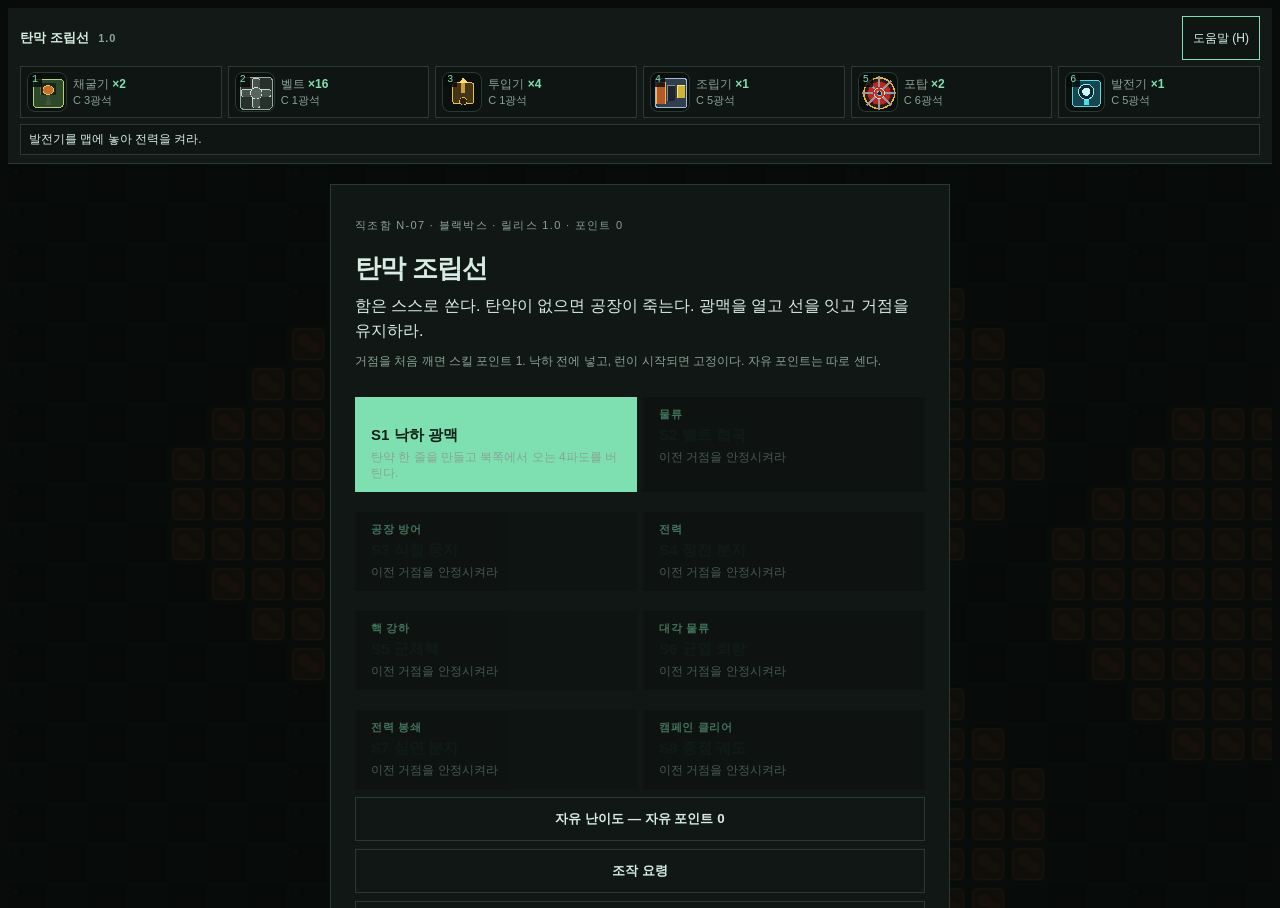
==== public/game/index.html @ 1b99c14c "탄막 조립선 1.0 이어하기용 소스" ====
<!DOCTYPE html>
<html lang="ko">
<head>
  <meta charset="UTF-8" />
  <meta name="viewport" content="width=device-width, initial-scale=1, viewport-fit=cover" />
  <title>탄막 조립선</title>
  <link rel="stylesheet" href="style.css" />
</head>
<body>
  <div id="wrap">
    <header>
      <div class="top">
        <strong>탄막 조립선 <span class="ver">1.0</span></strong>
        <div class="stat" id="stats"></div>
        <button id="helpBtn" type="button">도움말 (H)</button>
      </div>
      <div class="hotbar" id="hotbar"></div>
      <p id="coach">발전기를 맵에 놓아 전력을 켜라.</p>
    </header>
    <div id="stage">
      <div id="play">
        <canvas id="c"></canvas>
        <div id="toast"></div>
        <div id="ammoWarn" class="hidden">탄약 없음 — 장전 키는 없다. 노란 탄약을 줍거나 조립기 옆에 서라</div>
        <div id="touchHud" class="hidden">
          <div id="stickPad" aria-label="이동 스틱">
            <div id="stickRing"></div>
            <div id="stickKnob"></div>
          </div>
          <div id="touchActs">
            <button type="button" class="touch-btn main" data-act="e">줍기</button>
            <button type="button" class="touch-btn" data-act="c">제작</button>
            <button type="button" class="touch-btn" data-act="r">회전</button>
            <button type="button" class="touch-btn" data-act="x">철거</button>
            <button type="button" class="touch-btn" data-act="t">레시피</button>
            <button type="button" class="touch-btn" data-act="p">정지</button>
          </div>
        </div>
        <div id="overlay">
          <div class="card" id="card">
            <p class="log-tag">직조함 N-07 · 블랙박스 · 릴리스 1.0</p>
            <h1>탄막 조립선</h1>
            <p class="lead">함은 스스로 쏜다. 탄약이 없으면 공장이 죽는다.</p>
            <p>광맥을 열고, 선을 잇고, 거점을 유지하라. 회수 신호는 없다.</p>
            <button id="startBtn" type="button">거점 선택</button>
          <a href="guide.html" id="guideBtn" class="ghost">처음이라면 — 작전 설명</a>
          </div>
        </div>
      </div>
    </div>
    <div id="helpTpl" class="hidden">
      <h2>조작</h2>
      <p>WASD 이동 · 1–6 선택 · R 회전 · 클릭 설치 · 벨트는 드래그로 경로 · X 철거 · C 제작 · E 줍기/수리 · T 레시피 · H 도움말 · P 일시정지</p>
      <p>모바일: 왼쪽 스틱으로 이동, 위쪽 칸으로 건물 선택, 맵을 눌러 설치. 오른쪽은 줍기·제작·회전·철거. 함은 스스로 쏜다.</p>
      <h2>장전</h2>
      <p>장전 버튼 없음. 시작 탄약은 거점마다 다르다. 노란 탄약 / 조립기 출력 / 벨트 위 탄약을 <b>E</b> 또는 근접으로 줍는다.</p>
      <h2>생산 라인</h2>
      <p>채굴기 → 벨트 → 투입기 → 조립기 → 투입기 → 벨트 또는 포탑.</p>
      <p>벨트는 방향이 없다. 중간 투입기는 지나가는 것을 집고, 못 집으면 끝으로 흘려보낸다. 갈림길은 번갈아 나눈다.</p>
      <p>광석=구리 덩어리 · 탄약=탄피 · 포탄=푸른 포탄. 모양으로 구분한다.</p>
      <p>탄약은 플레이어 총. 포탄은 포탑 전용. 관통 II를 찍으면 조립기 위 T.</p>
      <p>채굴기 숫자는 남은 광석. 고갈이면 빨간 테두리와 ‘고갈’ 표시. 다른 주황 칸으로 옮겨라.</p>
      <p>발전기(6) 선택 시 전력 범위가 선명해지고, 아니면 거의 안 보이게 흐리다.</p>
      <h2>캠페인</h2>
      <p>스테이지마다 광맥 위치와 침입 방향이 바뀐다. 처음 깨면 스킬 포인트 1. 낙하 전에 넣는다.</p>
      <p><a href="guide.html">처음이라면 전체 작전 설명을 본다</a></p>
      <h2>스킬</h2>
      <p>처음 깨는 거점마다 포인트 1. 로그 다음 화면에서 넣고, 그 판에만 적용된다. 이중 사격과 확산탄은 탄약을 더 먹는다.</p>
      <h2>자유 난이도</h2>
      <p>8웨이브 생존이 한 사이클이다. 넘기면 끝내거나 계속 돌린다. 계속하면 끝이 없고, 12·16·20… 4웨이브마다 관문이 온다. 52웨이브에서 포인트가 12가 되면 그 뒤는 관문 없이 이어진다. 산란충은 8웨이브에 1마리, 이후 4웨이브마다 1마리씩 늘고, 죽으면 식철충 둘로 갈라진다.</p>
      <p>자유 포인트는 거점과 따로다. 8웨이브 +1, 이후 4웨이브마다 +1, 최대 12. 같은 관문은 한 번만. 낙하 전에 넣고 빼고, 관문에서는 올리기만 한다. 올린 것은 그 런에 바로 적용된다.</p>
      <ul id="tech">
        <li>장착 스킬 —</li>
      </ul>
    </div>
  </div>
  <script src="game.js"></script>
</body>
</html>
---- public/game/style.css ----
:root {
  --bg: #080b0a;
  --panel: #121916;
  --line: #2a3a32;
  --text: #d7ece2;
  --dim: #8aa396;
  --ore: #c4844a;
  --ammo: #d4b44a;
  --power: #5ee0ff;
  --danger: #e85d5d;
  --ok: #7ee0b0;
}

* { box-sizing: border-box; }

html, body {
  min-height: 100%;
  background: var(--bg);
  color: var(--text);
  font-family: "Segoe UI", "Noto Sans KR", sans-serif;
  overscroll-behavior: none;
  -webkit-text-size-adjust: 100%;
}

html:has(#wrap),
body:has(#wrap) {
  height: 100%;
  overflow: hidden;
}

#wrap {
  display: grid;
  grid-template-rows: auto minmax(0, 1fr);
  height: 100%;
  height: 100dvh;
}

#wrap header {
  display: flex;
  flex-direction: column;
  gap: 6px;
  padding: 8px 12px 8px;
  background: var(--panel);
  border-bottom: 1px solid var(--line);
  font-size: 13px;
  flex-shrink: 0;
}
#wrap header .top {
  display: flex;
  gap: 12px;
  align-items: center;
  justify-content: space-between;
  flex-wrap: wrap;
}

#stage {
  display: grid;
  grid-template-columns: minmax(0, 1fr);
  min-height: 0;
  background: #0d1210;
}

#play {
  position: relative;
  min-width: 0;
  min-height: 0;
}

canvas {
  display: block;
  width: 100%;
  height: 100%;
}

#helpBtn {
  flex-shrink: 0;
  padding: 6px 10px;
  background: #0e1512;
  color: var(--text);
  border: 1px solid var(--ok);
  cursor: pointer;
  font-size: 12px;
}

#help h2 {
  margin: 12px 0 4px;
  color: var(--ok);
  font-size: 11px;
  letter-spacing: 0.04em;
  text-transform: none;
}

#help h2:first-child { margin-top: 0; }

#help p { margin: 0 0 6px; }
#help a {
  color: var(--ok);
  font-weight: 700;
}

#tech {
  margin: 0 0 8px 16px;
  padding: 0;
  color: var(--text);
}

#coach {
  color: var(--text);
  background: #0e1512;
  border: 1px solid var(--line);
  padding: 6px 8px;
  font-size: 12px;
  margin: 0;
}

.stat { display: flex; gap: 12px; flex-wrap: wrap; }
.stat b { color: var(--ok); font-weight: 600; }
.stat .ore { color: var(--ore); }
.stat .ammo { color: var(--ammo); }
.stat .ammo.empty b { color: var(--danger); }
.stat .alert b { color: var(--danger); }
.stat .pwr { color: var(--power); }
.stat .hp { color: var(--danger); }

#wrap header .hotbar {
  width: 100%;
}

.hotbar {
  display: grid;
  grid-template-columns: repeat(6, minmax(0, 1fr));
  gap: 6px;
  width: 100%;
}

.slot {
  min-width: 0;
  display: flex;
  align-items: center;
  gap: 6px;
  padding: 5px 6px;
  border: 1px solid var(--line);
  background: #0e1512;
  color: var(--dim);
  font-size: 12px;
  cursor: pointer;
  overflow: hidden;
  touch-action: manipulation;
  user-select: none;
  -webkit-user-select: none;
  -webkit-tap-highlight-color: transparent;
  font-family: inherit;
  text-align: left;
}

.slot.on {
  border-color: var(--ok);
  color: var(--text);
  box-shadow: inset 0 0 0 1px var(--ok);
}

.slot-spr-wrap {
  position: relative;
  width: 40px;
  height: 40px;
  flex-shrink: 0;
  background: #0a100e;
  border: 1px solid var(--line);
  border-radius: 8px;
  overflow: hidden;
}
.slot.on .slot-spr-wrap {
  border-color: var(--ok);
}

.slot-spr {
  display: block;
  width: 40px;
  height: 40px;
  object-fit: contain;
  image-rendering: pixelated;
  image-rendering: crisp-edges;
  pointer-events: none;
}

.slot-body {
  min-width: 0;
  flex: 1;
}

.slot kbd {
  position: absolute;
  left: 0;
  top: 0;
  padding: 0 4px;
  background: rgba(8, 12, 10, 0.82);
  color: var(--ok);
  font-size: 10px;
  line-height: 14px;
}

.slot .name {
  display: block;
  color: inherit;
  font-size: 12px;
  white-space: nowrap;
  overflow: hidden;
  text-overflow: ellipsis;
}

.slot .count {
  color: var(--ok);
  font-weight: 600;
}

.slot .sub {
  display: block;
  color: var(--dim);
  font-size: 11px;
  white-space: nowrap;
  overflow: hidden;
  text-overflow: ellipsis;
}

#toast {
  position: absolute;
  left: 50%;
  top: 18px;
  transform: translateX(-50%);
  padding: 8px 14px;
  background: rgba(8, 12, 10, 0.86);
  border: 1px solid var(--line);
  pointer-events: none;
  opacity: 0;
  transition: opacity 0.2s;
  max-width: 90%;
  text-align: center;
}

#ammoWarn {
  position: absolute;
  left: 50%;
  bottom: 16px;
  transform: translateX(-50%);
  padding: 10px 16px;
  background: rgba(80, 16, 16, 0.94);
  border: 2px solid var(--danger);
  color: #ffe0e0;
  font-size: 16px;
  font-weight: 700;
  letter-spacing: 0.02em;
  text-align: center;
  max-width: 92%;
}
#ammoWarn.power {
  background: rgba(12, 48, 56, 0.94);
  border-color: var(--power);
  color: #d7fbff;
}
#ammoWarn.dry {
  background: rgba(72, 40, 12, 0.94);
  border-color: var(--ore);
  color: #ffd8b0;
}

#overlay {
  position: absolute;
  inset: 0;
  display: flex;
  align-items: flex-start;
  justify-content: center;
  background: rgba(6, 10, 8, 0.88);
  overflow: auto;
  padding: 20px 16px 112px;
}

#overlay.hidden,
.hidden { display: none; }

.card {
  width: min(620px, 96%);
  max-height: none;
  overflow: visible;
  padding: 24px;
  background: #101714;
  border: 1px solid var(--line);
}

.card h1 { font-size: 26px; letter-spacing: -0.03em; margin-bottom: 8px; }
.card p { color: var(--dim); line-height: 1.55; margin: 8px 0; }
.card .lead { color: var(--text); }
.card a { color: var(--ok); }
.card button {
  margin-top: 14px;
  padding: 10px 16px;
  border: 0;
  background: var(--ok);
  color: #102018;
  font-weight: 700;
  cursor: pointer;
}

.howto {
  margin: 12px 0 0 18px;
  color: var(--dim);
  line-height: 1.55;
}

.card button.ghost {
  background: transparent;
  color: var(--text);
  border: 1px solid var(--line);
}

.card a.ghost {
  display: block;
  margin-top: 8px;
  padding: 10px 16px;
  border: 1px solid var(--line);
  background: transparent;
  color: var(--text);
  font-weight: 700;
  text-align: center;
  text-decoration: none;
  min-height: 44px;
  line-height: 24px;
}
.card a.ghost:hover {
  border-color: var(--ok);
}

#freeBtn, #howBtn, #hubBtn, #backHub, #guideBtn {
  display: block;
  width: 100%;
  margin: 8px 0 0;
}

.log-tag {
  color: var(--power);
  font-size: 11px;
  letter-spacing: 0.12em;
  text-transform: uppercase;
  margin: 0 0 8px;
}

.rec {
  color: var(--text) !important;
  border-left: 2px solid var(--ok);
  padding-left: 10px;
}

.dim { color: var(--dim); font-size: 12px; }

.stage-grid {
  display: grid;
  grid-template-columns: 1fr;
  gap: 6px;
  margin: 12px 0 8px;
}

.stage-card {
  display: flex;
  flex-direction: column;
  align-items: flex-start;
  gap: 4px;
  width: 100%;
  text-align: left;
  padding: 10px 12px;
  margin: 0;
  background: #0e1512;
  color: var(--text);
  border: 1px solid var(--line);
  cursor: pointer;
}

.stage-card strong { font-size: 15px; }
.stage-card .k { color: var(--ok); font-size: 11px; letter-spacing: 0.06em; }
.stage-card .b { color: var(--dim); font-size: 12px; line-height: 1.4; font-weight: 400; }
.stage-card .done { color: var(--ok); font-size: 11px; }
.stage-card:hover:not(:disabled) { border-color: var(--ok); }
.stage-card.cleared { border-color: #2a5a44; }
.stage-card.locked,
.stage-card:disabled {
  opacity: 0.45;
  cursor: not-allowed;
  background: #0c1010;
}

.stat .goal { color: var(--ok); }

@media (min-width: 720px) {
  .stage-grid { grid-template-columns: 1fr 1fr; }
}

canvas, #play, #stickPad, #touchHud {
  touch-action: none;
}

#touchHud {
  position: absolute;
  inset: 0;
  pointer-events: none;
  z-index: 6;
}
#touchHud.hidden { display: none; }

#stickPad {
  position: absolute;
  left: max(10px, env(safe-area-inset-left));
  bottom: max(110px, calc(env(safe-area-inset-bottom) + 88px));
  width: 104px;
  height: 104px;
  pointer-events: auto;
  border-radius: 50%;
  background: rgba(8, 14, 12, 0.55);
  box-shadow: 0 0 0 1px rgba(126, 224, 176, 0.28);
}

#stickRing {
  position: absolute;
  inset: 14px;
  border-radius: 50%;
  box-shadow: inset 0 0 0 2px rgba(94, 224, 255, 0.28);
  pointer-events: none;
}

#stickKnob {
  position: absolute;
  left: 50%;
  top: 50%;
  width: 44px;
  height: 44px;
  margin: 0;
  border-radius: 50%;
  background: #7ee0b0;
  box-shadow: 0 0 0 2px rgba(16, 32, 24, 0.7);
  transform: translate(-50%, -50%);
  pointer-events: none;
}

#touchActs {
  position: absolute;
  right: max(10px, env(safe-area-inset-right));
  bottom: max(110px, calc(env(safe-area-inset-bottom) + 88px));
  display: grid;
  grid-template-columns: 56px 56px;
  grid-template-areas:
    "pick pick"
    "craft rot"
    "demo rec"
    "pause pause";
  gap: 8px;
  pointer-events: auto;
}

.touch-btn {
  min-width: 44px;
  min-height: 48px;
  padding: 8px 4px;
  border: 0;
  border-radius: 10px;
  background: rgba(14, 21, 18, 0.92);
  color: var(--text);
  box-shadow: 0 0 0 1px rgba(42, 58, 50, 0.95);
  font-size: 12px;
  font-weight: 700;
  letter-spacing: -0.02em;
  cursor: pointer;
  user-select: none;
  -webkit-user-select: none;
  -webkit-tap-highlight-color: transparent;
  touch-action: manipulation;
  font-family: inherit;
}
.touch-btn.main,
.touch-btn[data-act="e"] {
  grid-area: pick;
  min-height: 48px;
  background: rgba(16, 40, 30, 0.95);
  color: var(--ok);
  box-shadow: 0 0 0 1px rgba(126, 224, 176, 0.55);
}
.touch-btn[data-act="c"] { grid-area: craft; }
.touch-btn[data-act="r"] { grid-area: rot; }
.touch-btn[data-act="x"] { grid-area: demo; }
.touch-btn[data-act="t"] { grid-area: rec; }
.touch-btn[data-act="p"] { grid-area: pause; }
.touch-btn:active, .touch-btn.on {
  background: rgba(30, 52, 42, 0.96);
  color: #e7fff4;
}

#stickPad.live {
  background: rgba(8, 14, 12, 0.78);
  box-shadow: 0 0 0 2px rgba(126, 224, 176, 0.55);
}

.card button {
  min-height: 44px;
  touch-action: manipulation;
  -webkit-tap-highlight-color: transparent;
}
#helpBtn {
  min-height: 44px;
  min-width: 44px;
  touch-action: manipulation;
  -webkit-tap-highlight-color: transparent;
}
.stage-card {
  touch-action: manipulation;
  -webkit-tap-highlight-color: transparent;
}

@media (max-width: 720px) {
  #wrap header {
    padding: 6px 8px 6px;
    gap: 4px;
  }
  #wrap header .top { gap: 8px; }
  .hotbar {
    gap: 4px;
  }
  .slot {
    min-height: 44px;
    flex-direction: column;
    align-items: center;
    justify-content: center;
    gap: 2px;
    padding: 4px 2px 5px;
    font-size: 11px;
    text-align: center;
  }
  .slot-spr-wrap,
  .slot-spr {
    width: 32px;
    height: 32px;
  }
  .slot-body { width: 100%; }
  .slot kbd { font-size: 10px; line-height: 13px; }
  .slot .name { font-size: 10px; }
  .slot .sub { font-size: 9px; }
  #coach {
    font-size: 11px;
    padding: 5px 7px;
    white-space: nowrap;
    overflow: hidden;
    text-overflow: ellipsis;
  }
  .stat { gap: 8px; font-size: 12px; }
  #ammoWarn {
    bottom: auto;
    top: 52px;
    font-size: 14px;
    padding: 8px 12px;
  }
  .stage-card { min-height: 44px; padding: 12px; }
}

@media (min-width: 721px) and (hover: hover) and (pointer: fine) {
  html:not(.has-touch) #touchHud { display: none !important; }
}

.skill-head { color: var(--text); }
.skill-head b { color: var(--ok); font-size: 28px; font-weight: 700; margin-right: 8px; }
.skill-head span { color: var(--dim); font-size: 13px; }
.skill-grid { display: grid; gap: 16px; margin: 8px 0 4px; }
.skill-col h2 {
  margin: 0;
  font-size: 12px;
  letter-spacing: 0.14em;
  color: var(--ok);
}
.skill-row {
  display: flex;
  align-items: center;
  justify-content: space-between;
  gap: 10px;
  padding: 8px 0;
  border-top: 1px solid var(--line);
}
.skill-copy { min-width: 0; flex: 1; }
.skill-copy strong { color: var(--text); font-size: 15px; }
.skill-copy .pips { color: var(--ok); letter-spacing: 0.08em; font-size: 12px; margin-left: 6px; }
.card .skill-copy .fx { margin: 2px 0 0; font-size: 12px; line-height: 1.35; }
.card .skill-copy .fx.warn { color: var(--ore); }
.skill-acts { display: flex; gap: 6px; flex-shrink: 0; }
.card button.skill-btn {
  width: 44px;
  height: 44px;
  min-height: 44px;
  margin: 0;
  padding: 0;
  font-size: 22px;
  line-height: 44px;
}
.card button.skill-btn:disabled { opacity: 0.35; cursor: not-allowed; }

#wrap header .ver {
  color: var(--dim);
  font-size: 11px;
  font-weight: 600;
  letter-spacing: 0.08em;
  margin-left: 6px;
}
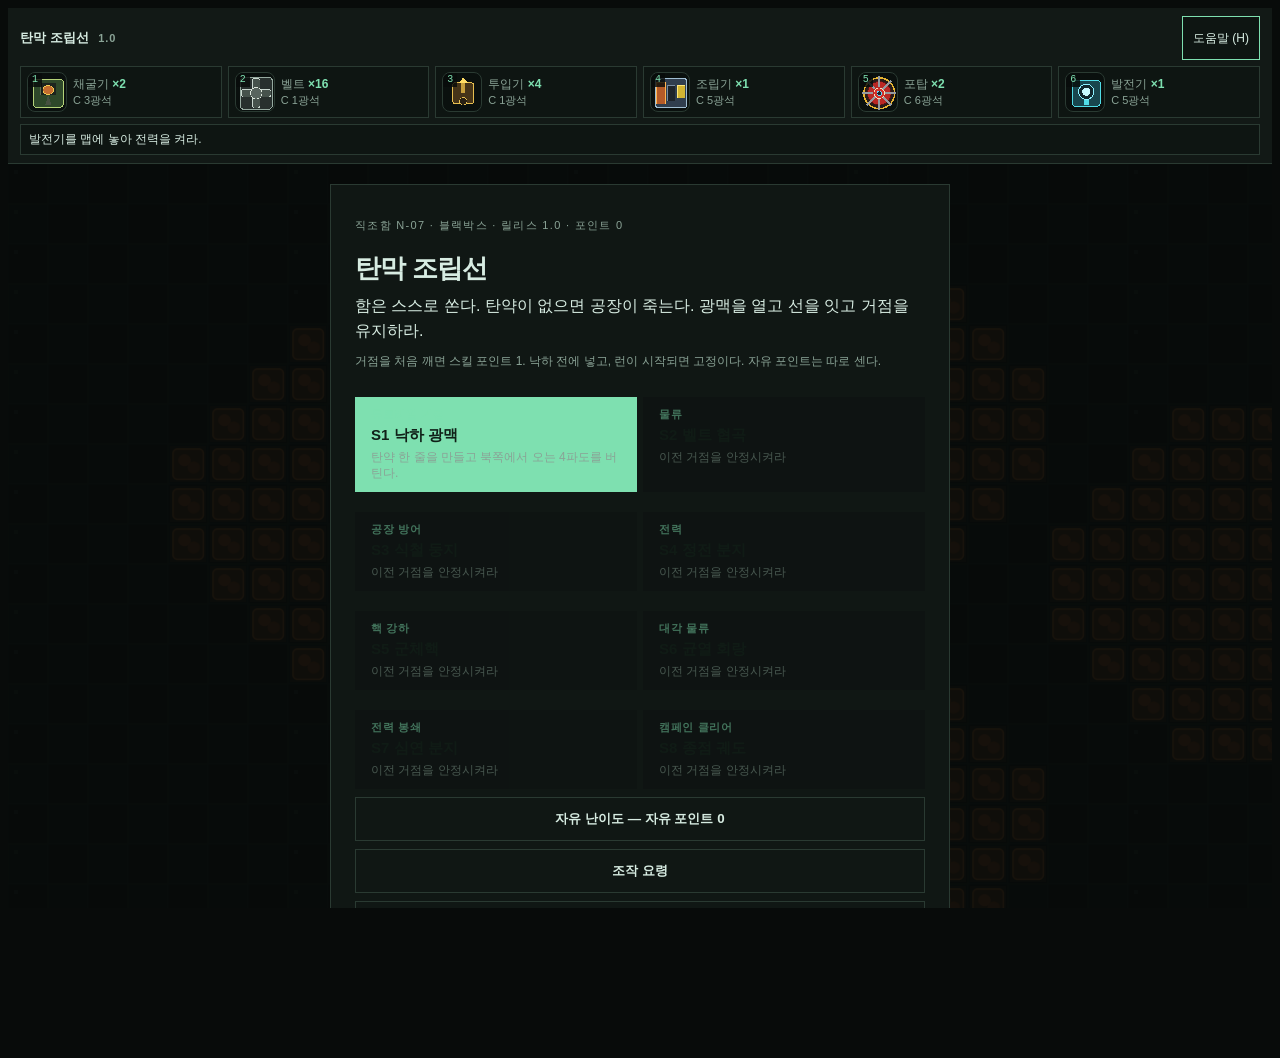
==== commit be5eeb4d: "Add N-07 opening cutscene to the playable game" ====
--- a/public/game/index.html
+++ b/public/game/index.html
@@ -21,7 +21,7 @@
       <div id="play">
         <canvas id="c"></canvas>
         <div id="toast"></div>
-        <div id="ammoWarn" class="hidden">탄약 없음 — 장전 키는 없다. 노란 탄약을 줍거나 조립기 옆에 서라</div>
+        <div id="ammoWarn" class="hidden">탄약 없음 — 장전 키는 없다. 노란 탄약을 줍거나 조립기 엽에 서라</div>
         <div id="touchHud" class="hidden">
           <div id="stickPad" aria-label="이동 스틱">
             <div id="stickRing"></div>
@@ -40,7 +40,7 @@
           <div class="card" id="card">
             <p class="log-tag">직조함 N-07 · 블랙박스 · 릴리스 1.0</p>
             <h1>탄막 조립선</h1>
-            <p class="lead">함은 스스로 쏜다. 탄약이 없으면 공장이 죽는다.</p>
+            <p class="lead">함은 스스로 쏠다. 탄약이 없으면 공장이 죽는다.</p>
             <p>광맥을 열고, 선을 잇고, 거점을 유지하라. 회수 신호는 없다.</p>
             <button id="startBtn" type="button">거점 선택</button>
           <a href="guide.html" id="guideBtn" class="ghost">처음이라면 — 작전 설명</a>
@@ -51,29 +51,53 @@
     <div id="helpTpl" class="hidden">
       <h2>조작</h2>
       <p>WASD 이동 · 1–6 선택 · R 회전 · 클릭 설치 · 벨트는 드래그로 경로 · X 철거 · C 제작 · E 줍기/수리 · T 레시피 · H 도움말 · P 일시정지</p>
-      <p>모바일: 왼쪽 스틱으로 이동, 위쪽 칸으로 건물 선택, 맵을 눌러 설치. 오른쪽은 줍기·제작·회전·철거. 함은 스스로 쏜다.</p>
-      <h2>장전</h2>
-      <p>장전 버튼 없음. 시작 탄약은 거점마다 다르다. 노란 탄약 / 조립기 출력 / 벨트 위 탄약을 <b>E</b> 또는 근접으로 줍는다.</p>
-      <h2>생산 라인</h2>
-      <p>채굴기 → 벨트 → 투입기 → 조립기 → 투입기 → 벨트 또는 포탑.</p>
-      <p>벨트는 방향이 없다. 중간 투입기는 지나가는 것을 집고, 못 집으면 끝으로 흘려보낸다. 갈림길은 번갈아 나눈다.</p>
-      <p>광석=구리 덩어리 · 탄약=탄피 · 포탄=푸른 포탄. 모양으로 구분한다.</p>
-      <p>탄약은 플레이어 총. 포탄은 포탑 전용. 관통 II를 찍으면 조립기 위 T.</p>
-      <p>채굴기 숫자는 남은 광석. 고갈이면 빨간 테두리와 ‘고갈’ 표시. 다른 주황 칸으로 옮겨라.</p>
-      <p>발전기(6) 선택 시 전력 범위가 선명해지고, 아니면 거의 안 보이게 흐리다.</p>
-      <h2>캠페인</h2>
-      <p>스테이지마다 광맥 위치와 침입 방향이 바뀐다. 처음 깨면 스킬 포인트 1. 낙하 전에 넣는다.</p>
-      <p><a href="guide.html">처음이라면 전체 작전 설명을 본다</a></p>
-      <h2>스킬</h2>
-      <p>처음 깨는 거점마다 포인트 1. 로그 다음 화면에서 넣고, 그 판에만 적용된다. 이중 사격과 확산탄은 탄약을 더 먹는다.</p>
-      <h2>자유 난이도</h2>
-      <p>8웨이브 생존이 한 사이클이다. 넘기면 끝내거나 계속 돌린다. 계속하면 끝이 없고, 12·16·20… 4웨이브마다 관문이 온다. 52웨이브에서 포인트가 12가 되면 그 뒤는 관문 없이 이어진다. 산란충은 8웨이브에 1마리, 이후 4웨이브마다 1마리씩 늘고, 죽으면 식철충 둘로 갈라진다.</p>
-      <p>자유 포인트는 거점과 따로다. 8웨이브 +1, 이후 4웨이브마다 +1, 최대 12. 같은 관문은 한 번만. 낙하 전에 넣고 빼고, 관문에서는 올리기만 한다. 올린 것은 그 런에 바로 적용된다.</p>
-      <ul id="tech">
-        <li>장착 스킬 —</li>
-      </ul>
     </div>
   </div>
+  <div id="opening" class="opening">
+    <video id="openingVid" src="opening.mp4" poster="opening-poster.jpg" playsinline muted autoplay></video>
+    <button type="button" id="openingArm" class="opening-arm">소리 켜기</button>
+    <button type="button" id="openingSkip">건너뛰기</button>
+  </div>
+  <script>
+    (function () {
+      const box = document.getElementById("opening");
+      const vid = document.getElementById("openingVid");
+      const skip = document.getElementById("openingSkip");
+      const arm = document.getElementById("openingArm");
+      function done() {
+        if (!box || box.classList.contains("off")) return;
+        box.classList.add("off");
+        try { vid.pause(); } catch (e) {}
+        try { sessionStorage.setItem("weaver-opening-seen", "1"); } catch (e) {}
+        if (typeof window.showHub === "function") window.showHub();
+      }
+      function playOpening() {
+        if (!box || !vid) return;
+        box.classList.remove("off");
+        vid.currentTime = 0;
+        vid.muted = true;
+        vid.volume = 0.85;
+        const p = vid.play();
+        if (p && p.catch) p.catch(function () { arm.classList.remove("hidden"); });
+        arm.classList.remove("hidden");
+        arm.textContent = "소리 켜기";
+      }
+      window.playOpening = playOpening;
+      arm.addEventListener("click", function (e) {
+        e.stopPropagation();
+        vid.muted = false;
+        vid.volume = 0.85;
+        vid.play().catch(function () {});
+        arm.classList.add("hidden");
+      });
+      vid.addEventListener("ended", done);
+      skip.addEventListener("click", function (e) { e.stopPropagation(); done(); });
+      window.addEventListener("keydown", function (e) {
+        if (e.key === "Escape" && !box.classList.contains("off")) done();
+      });
+      playOpening();
+    })();
+  </script>
   <script src="game.js"></script>
 </body>
 </html>
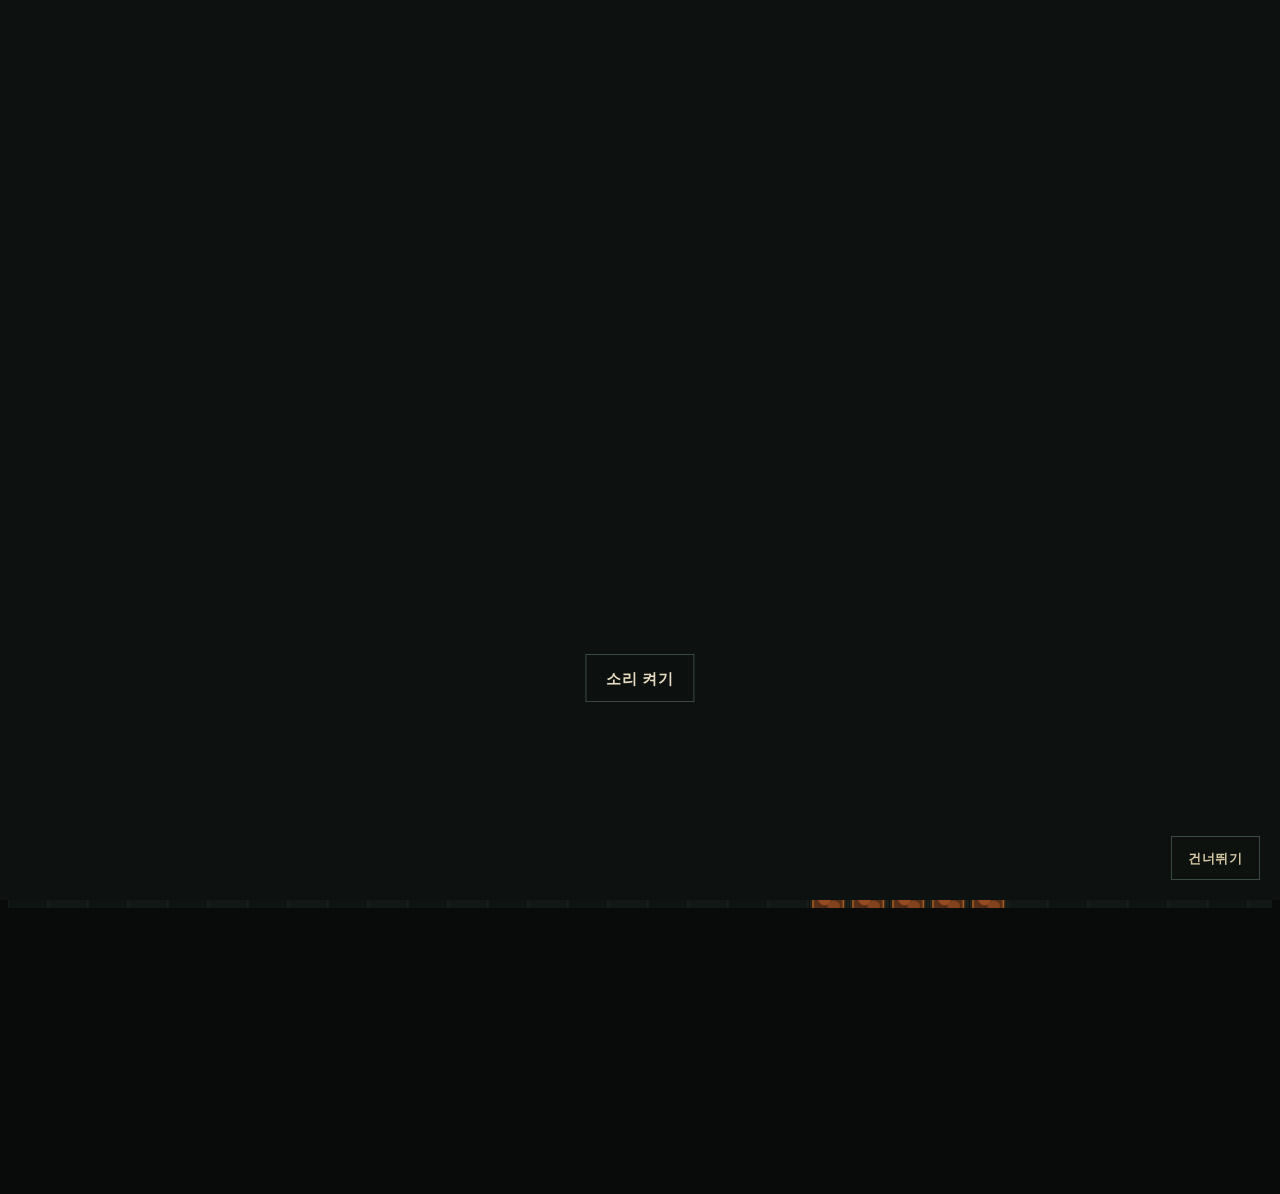
==== commit b5bd0bcd: "Wire opening player and hub replay script" ====
--- a/public/game/index.html
+++ b/public/game/index.html
@@ -68,7 +68,6 @@
         if (!box || box.classList.contains("off")) return;
         box.classList.add("off");
         try { vid.pause(); } catch (e) {}
-        try { sessionStorage.setItem("weaver-opening-seen", "1"); } catch (e) {}
         if (typeof window.showHub === "function") window.showHub();
       }
       function playOpening() {
@@ -99,5 +98,6 @@
     })();
   </script>
   <script src="game.js"></script>
+  <script src="opening-hub.js"></script>
 </body>
 </html>
--- a/public/game/style.css
+++ b/public/game/style.css
@@ -82,524 +82,49 @@
   font-size: 12px;
 }
 
-#help h2 {
-  margin: 12px 0 4px;
-  color: var(--ok);
-  font-size: 11px;
-  letter-spacing: 0.04em;
-  text-transform: none;
-}
-
-#help h2:first-child { margin-top: 0; }
-
-#help p { margin: 0 0 6px; }
-#help a {
-  color: var(--ok);
-  font-weight: 700;
-}
-
-#tech {
-  margin: 0 0 8px 16px;
-  padding: 0;
-  color: var(--text);
-}
-
-#coach {
-  color: var(--text);
-  background: #0e1512;
-  border: 1px solid var(--line);
-  padding: 6px 8px;
-  font-size: 12px;
-  margin: 0;
-}
-
-.stat { display: flex; gap: 12px; flex-wrap: wrap; }
-.stat b { color: var(--ok); font-weight: 600; }
-.stat .ore { color: var(--ore); }
-.stat .ammo { color: var(--ammo); }
-.stat .ammo.empty b { color: var(--danger); }
-.stat .alert b { color: var(--danger); }
-.stat .pwr { color: var(--power); }
-.stat .hp { color: var(--danger); }
-
-#wrap header .hotbar {
-  width: 100%;
-}
-
-.hotbar {
-  display: grid;
-  grid-template-columns: repeat(6, minmax(0, 1fr));
-  gap: 6px;
-  width: 100%;
-}
-
-.slot {
-  min-width: 0;
-  display: flex;
-  align-items: center;
-  gap: 6px;
-  padding: 5px 6px;
-  border: 1px solid var(--line);
-  background: #0e1512;
-  color: var(--dim);
-  font-size: 12px;
-  cursor: pointer;
-  overflow: hidden;
-  touch-action: manipulation;
-  user-select: none;
-  -webkit-user-select: none;
-  -webkit-tap-highlight-color: transparent;
-  font-family: inherit;
-  text-align: left;
-}
-
-.slot.on {
-  border-color: var(--ok);
-  color: var(--text);
-  box-shadow: inset 0 0 0 1px var(--ok);
-}
-
-.slot-spr-wrap {
-  position: relative;
-  width: 40px;
-  height: 40px;
-  flex-shrink: 0;
-  background: #0a100e;
-  border: 1px solid var(--line);
-  border-radius: 8px;
-  overflow: hidden;
-}
-.slot.on .slot-spr-wrap {
-  border-color: var(--ok);
-}
-
-.slot-spr {
-  display: block;
-  width: 40px;
-  height: 40px;
-  object-fit: contain;
-  image-rendering: pixelated;
-  image-rendering: crisp-edges;
-  pointer-events: none;
-}
-
-.slot-body {
-  min-width: 0;
-  flex: 1;
-}
-
-.slot kbd {
-  position: absolute;
-  left: 0;
-  top: 0;
-  padding: 0 4px;
-  background: rgba(8, 12, 10, 0.82);
-  color: var(--ok);
-  font-size: 10px;
-  line-height: 14px;
-}
-
-.slot .name {
-  display: block;
-  color: inherit;
-  font-size: 12px;
-  white-space: nowrap;
-  overflow: hidden;
-  text-overflow: ellipsis;
-}
-
-.slot .count {
-  color: var(--ok);
-  font-weight: 600;
-}
-
-.slot .sub {
-  display: block;
-  color: var(--dim);
-  font-size: 11px;
-  white-space: nowrap;
-  overflow: hidden;
-  text-overflow: ellipsis;
-}
-
-#toast {
-  position: absolute;
-  left: 50%;
-  top: 18px;
-  transform: translateX(-50%);
-  padding: 8px 14px;
-  background: rgba(8, 12, 10, 0.86);
-  border: 1px solid var(--line);
-  pointer-events: none;
-  opacity: 0;
-  transition: opacity 0.2s;
-  max-width: 90%;
-  text-align: center;
-}
-
-#ammoWarn {
-  position: absolute;
-  left: 50%;
-  bottom: 16px;
-  transform: translateX(-50%);
-  padding: 10px 16px;
-  background: rgba(80, 16, 16, 0.94);
-  border: 2px solid var(--danger);
-  color: #ffe0e0;
-  font-size: 16px;
-  font-weight: 700;
-  letter-spacing: 0.02em;
-  text-align: center;
-  max-width: 92%;
-}
-#ammoWarn.power {
-  background: rgba(12, 48, 56, 0.94);
-  border-color: var(--power);
-  color: #d7fbff;
-}
-#ammoWarn.dry {
-  background: rgba(72, 40, 12, 0.94);
-  border-color: var(--ore);
-  color: #ffd8b0;
-}
-
-#overlay {
-  position: absolute;
-  inset: 0;
-  display: flex;
-  align-items: flex-start;
-  justify-content: center;
-  background: rgba(6, 10, 8, 0.88);
-  overflow: auto;
-  padding: 20px 16px 112px;
-}
-
 #overlay.hidden,
 .hidden { display: none; }
 
-.card {
-  width: min(620px, 96%);
-  max-height: none;
-  overflow: visible;
-  padding: 24px;
-  background: #101714;
-  border: 1px solid var(--line);
+.opening {
+  position: fixed;
+  inset: 0;
+  z-index: 80;
+  background: #0d1210;
+  display: flex;
+  align-items: center;
+  justify-content: center;
 }
-
-.card h1 { font-size: 26px; letter-spacing: -0.03em; margin-bottom: 8px; }
-.card p { color: var(--dim); line-height: 1.55; margin: 8px 0; }
-.card .lead { color: var(--text); }
-.card a { color: var(--ok); }
-.card button {
-  margin-top: 14px;
-  padding: 10px 16px;
-  border: 0;
-  background: var(--ok);
-  color: #102018;
-  font-weight: 700;
+.opening.off { display: none; }
+.opening video {
+  width: 100%;
+  height: 100%;
+  object-fit: cover;
+  background: #0d1210;
+}
+.opening-arm {
+  position: absolute;
+  left: 50%;
+  bottom: 22%;
+  transform: translateX(-50%);
+  min-height: 48px;
+  padding: 0 20px;
+  border: 1px solid #3a4a42;
+  background: rgba(13, 18, 16, 0.82);
+  color: #e8dcc0;
+  font: 600 15px/1 sans-serif;
+  letter-spacing: 0.04em;
   cursor: pointer;
 }
-
-.howto {
-  margin: 12px 0 0 18px;
-  color: var(--dim);
-  line-height: 1.55;
-}
-
-.card button.ghost {
-  background: transparent;
-  color: var(--text);
-  border: 1px solid var(--line);
-}
-
-.card a.ghost {
-  display: block;
-  margin-top: 8px;
-  padding: 10px 16px;
-  border: 1px solid var(--line);
-  background: transparent;
-  color: var(--text);
-  font-weight: 700;
-  text-align: center;
-  text-decoration: none;
+#openingSkip {
+  position: absolute;
+  right: 20px;
+  bottom: 20px;
   min-height: 44px;
-  line-height: 24px;
-}
-.card a.ghost:hover {
-  border-color: var(--ok);
-}
-
-#freeBtn, #howBtn, #hubBtn, #backHub, #guideBtn {
-  display: block;
-  width: 100%;
-  margin: 8px 0 0;
-}
-
-.log-tag {
-  color: var(--power);
-  font-size: 11px;
-  letter-spacing: 0.12em;
-  text-transform: uppercase;
-  margin: 0 0 8px;
-}
-
-.rec {
-  color: var(--text) !important;
-  border-left: 2px solid var(--ok);
-  padding-left: 10px;
-}
-
-.dim { color: var(--dim); font-size: 12px; }
-
-.stage-grid {
-  display: grid;
-  grid-template-columns: 1fr;
-  gap: 6px;
-  margin: 12px 0 8px;
-}
-
-.stage-card {
-  display: flex;
-  flex-direction: column;
-  align-items: flex-start;
-  gap: 4px;
-  width: 100%;
-  text-align: left;
-  padding: 10px 12px;
-  margin: 0;
-  background: #0e1512;
-  color: var(--text);
-  border: 1px solid var(--line);
+  padding: 0 16px;
+  border: 1px solid #3a4a42;
+  background: rgba(13, 18, 16, 0.72);
+  color: #d4c7a1;
+  font: 600 13px/1 sans-serif;
+  letter-spacing: 0.06em;
   cursor: pointer;
 }
-
-.stage-card strong { font-size: 15px; }
-.stage-card .k { color: var(--ok); font-size: 11px; letter-spacing: 0.06em; }
-.stage-card .b { color: var(--dim); font-size: 12px; line-height: 1.4; font-weight: 400; }
-.stage-card .done { color: var(--ok); font-size: 11px; }
-.stage-card:hover:not(:disabled) { border-color: var(--ok); }
-.stage-card.cleared { border-color: #2a5a44; }
-.stage-card.locked,
-.stage-card:disabled {
-  opacity: 0.45;
-  cursor: not-allowed;
-  background: #0c1010;
-}
-
-.stat .goal { color: var(--ok); }
-
-@media (min-width: 720px) {
-  .stage-grid { grid-template-columns: 1fr 1fr; }
-}
-
-canvas, #play, #stickPad, #touchHud {
-  touch-action: none;
-}
-
-#touchHud {
-  position: absolute;
-  inset: 0;
-  pointer-events: none;
-  z-index: 6;
-}
-#touchHud.hidden { display: none; }
-
-#stickPad {
-  position: absolute;
-  left: max(10px, env(safe-area-inset-left));
-  bottom: max(110px, calc(env(safe-area-inset-bottom) + 88px));
-  width: 104px;
-  height: 104px;
-  pointer-events: auto;
-  border-radius: 50%;
-  background: rgba(8, 14, 12, 0.55);
-  box-shadow: 0 0 0 1px rgba(126, 224, 176, 0.28);
-}
-
-#stickRing {
-  position: absolute;
-  inset: 14px;
-  border-radius: 50%;
-  box-shadow: inset 0 0 0 2px rgba(94, 224, 255, 0.28);
-  pointer-events: none;
-}
-
-#stickKnob {
-  position: absolute;
-  left: 50%;
-  top: 50%;
-  width: 44px;
-  height: 44px;
-  margin: 0;
-  border-radius: 50%;
-  background: #7ee0b0;
-  box-shadow: 0 0 0 2px rgba(16, 32, 24, 0.7);
-  transform: translate(-50%, -50%);
-  pointer-events: none;
-}
-
-#touchActs {
-  position: absolute;
-  right: max(10px, env(safe-area-inset-right));
-  bottom: max(110px, calc(env(safe-area-inset-bottom) + 88px));
-  display: grid;
-  grid-template-columns: 56px 56px;
-  grid-template-areas:
-    "pick pick"
-    "craft rot"
-    "demo rec"
-    "pause pause";
-  gap: 8px;
-  pointer-events: auto;
-}
-
-.touch-btn {
-  min-width: 44px;
-  min-height: 48px;
-  padding: 8px 4px;
-  border: 0;
-  border-radius: 10px;
-  background: rgba(14, 21, 18, 0.92);
-  color: var(--text);
-  box-shadow: 0 0 0 1px rgba(42, 58, 50, 0.95);
-  font-size: 12px;
-  font-weight: 700;
-  letter-spacing: -0.02em;
-  cursor: pointer;
-  user-select: none;
-  -webkit-user-select: none;
-  -webkit-tap-highlight-color: transparent;
-  touch-action: manipulation;
-  font-family: inherit;
-}
-.touch-btn.main,
-.touch-btn[data-act="e"] {
-  grid-area: pick;
-  min-height: 48px;
-  background: rgba(16, 40, 30, 0.95);
-  color: var(--ok);
-  box-shadow: 0 0 0 1px rgba(126, 224, 176, 0.55);
-}
-.touch-btn[data-act="c"] { grid-area: craft; }
-.touch-btn[data-act="r"] { grid-area: rot; }
-.touch-btn[data-act="x"] { grid-area: demo; }
-.touch-btn[data-act="t"] { grid-area: rec; }
-.touch-btn[data-act="p"] { grid-area: pause; }
-.touch-btn:active, .touch-btn.on {
-  background: rgba(30, 52, 42, 0.96);
-  color: #e7fff4;
-}
-
-#stickPad.live {
-  background: rgba(8, 14, 12, 0.78);
-  box-shadow: 0 0 0 2px rgba(126, 224, 176, 0.55);
-}
-
-.card button {
-  min-height: 44px;
-  touch-action: manipulation;
-  -webkit-tap-highlight-color: transparent;
-}
-#helpBtn {
-  min-height: 44px;
-  min-width: 44px;
-  touch-action: manipulation;
-  -webkit-tap-highlight-color: transparent;
-}
-.stage-card {
-  touch-action: manipulation;
-  -webkit-tap-highlight-color: transparent;
-}
-
-@media (max-width: 720px) {
-  #wrap header {
-    padding: 6px 8px 6px;
-    gap: 4px;
-  }
-  #wrap header .top { gap: 8px; }
-  .hotbar {
-    gap: 4px;
-  }
-  .slot {
-    min-height: 44px;
-    flex-direction: column;
-    align-items: center;
-    justify-content: center;
-    gap: 2px;
-    padding: 4px 2px 5px;
-    font-size: 11px;
-    text-align: center;
-  }
-  .slot-spr-wrap,
-  .slot-spr {
-    width: 32px;
-    height: 32px;
-  }
-  .slot-body { width: 100%; }
-  .slot kbd { font-size: 10px; line-height: 13px; }
-  .slot .name { font-size: 10px; }
-  .slot .sub { font-size: 9px; }
-  #coach {
-    font-size: 11px;
-    padding: 5px 7px;
-    white-space: nowrap;
-    overflow: hidden;
-    text-overflow: ellipsis;
-  }
-  .stat { gap: 8px; font-size: 12px; }
-  #ammoWarn {
-    bottom: auto;
-    top: 52px;
-    font-size: 14px;
-    padding: 8px 12px;
-  }
-  .stage-card { min-height: 44px; padding: 12px; }
-}
-
-@media (min-width: 721px) and (hover: hover) and (pointer: fine) {
-  html:not(.has-touch) #touchHud { display: none !important; }
-}
-
-.skill-head { color: var(--text); }
-.skill-head b { color: var(--ok); font-size: 28px; font-weight: 700; margin-right: 8px; }
-.skill-head span { color: var(--dim); font-size: 13px; }
-.skill-grid { display: grid; gap: 16px; margin: 8px 0 4px; }
-.skill-col h2 {
-  margin: 0;
-  font-size: 12px;
-  letter-spacing: 0.14em;
-  color: var(--ok);
-}
-.skill-row {
-  display: flex;
-  align-items: center;
-  justify-content: space-between;
-  gap: 10px;
-  padding: 8px 0;
-  border-top: 1px solid var(--line);
-}
-.skill-copy { min-width: 0; flex: 1; }
-.skill-copy strong { color: var(--text); font-size: 15px; }
-.skill-copy .pips { color: var(--ok); letter-spacing: 0.08em; font-size: 12px; margin-left: 6px; }
-.card .skill-copy .fx { margin: 2px 0 0; font-size: 12px; line-height: 1.35; }
-.card .skill-copy .fx.warn { color: var(--ore); }
-.skill-acts { display: flex; gap: 6px; flex-shrink: 0; }
-.card button.skill-btn {
-  width: 44px;
-  height: 44px;
-  min-height: 44px;
-  margin: 0;
-  padding: 0;
-  font-size: 22px;
-  line-height: 44px;
-}
-.card button.skill-btn:disabled { opacity: 0.35; cursor: not-allowed; }
-
-#wrap header .ver {
-  color: var(--dim);
-  font-size: 11px;
-  font-weight: 600;
-  letter-spacing: 0.08em;
-  margin-left: 6px;
-}
-
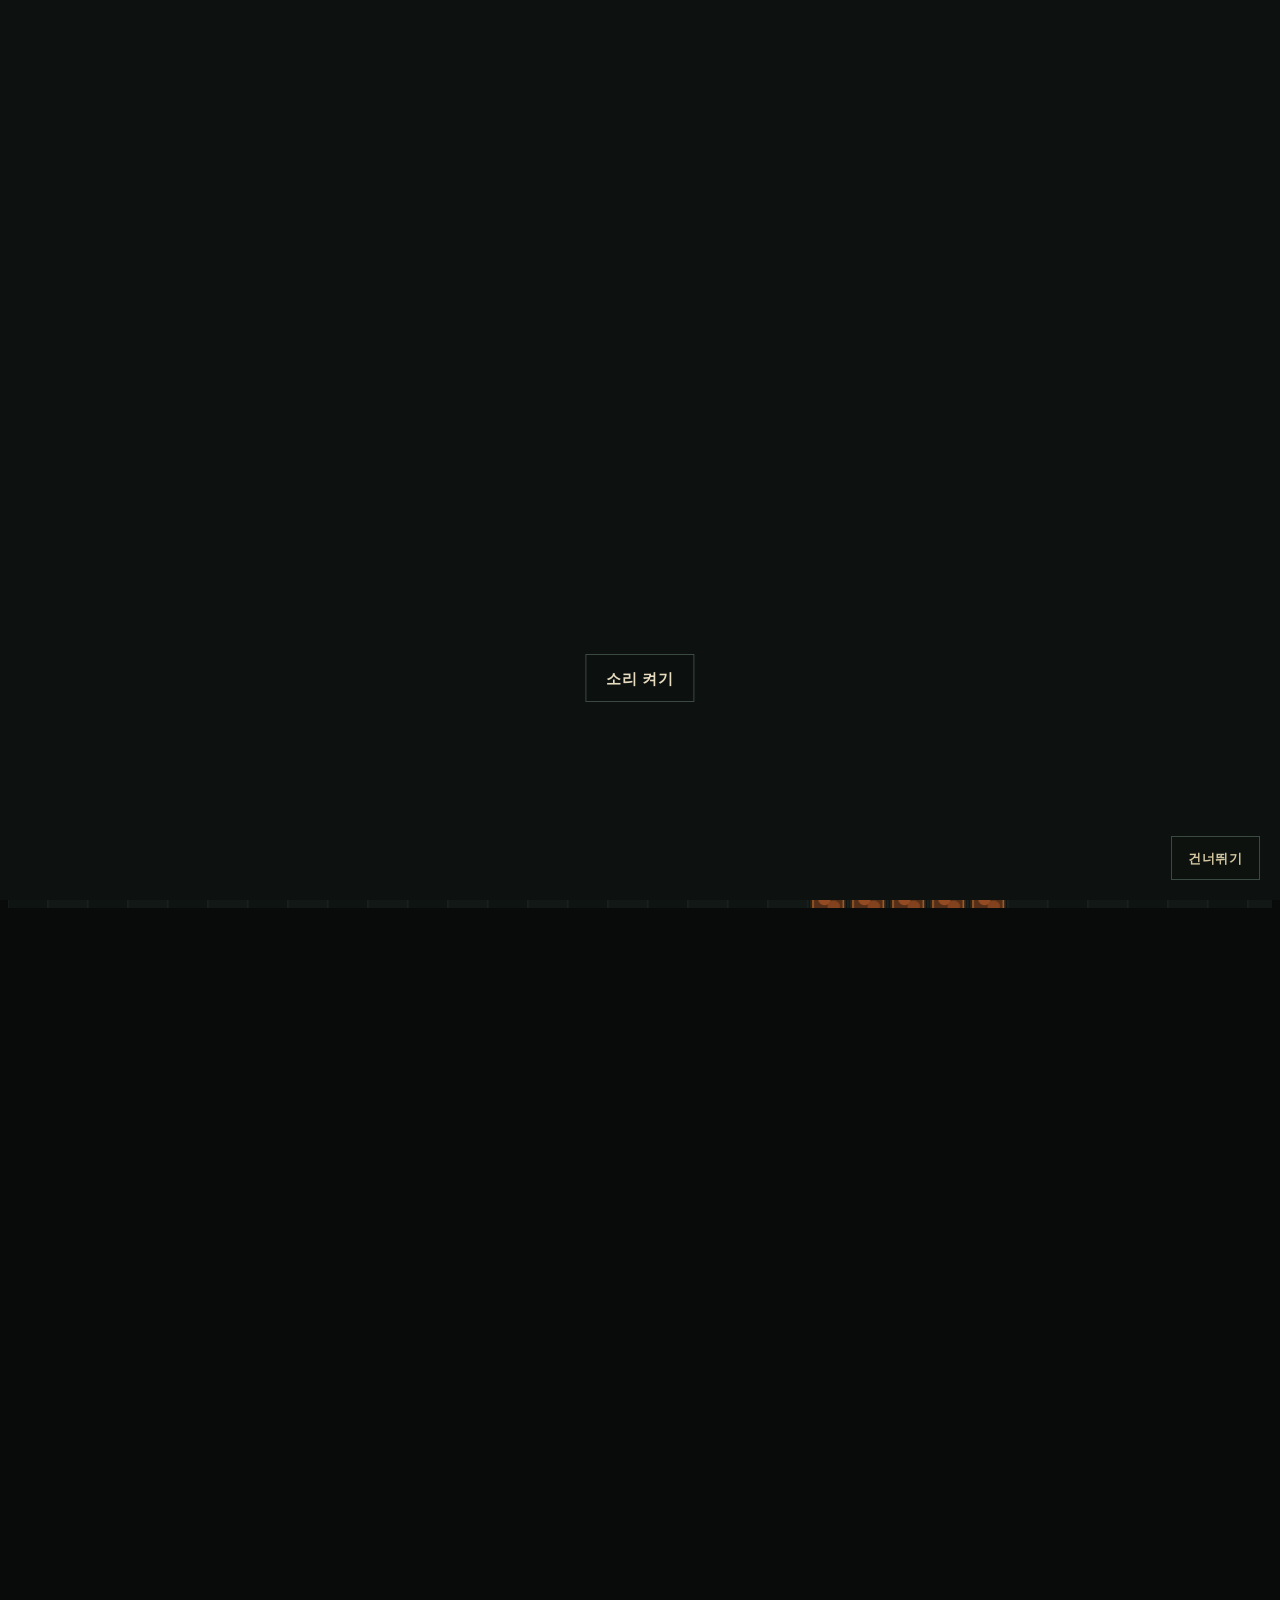
==== commit 0023f46b: "Link opening.css on the playable page" ====
--- a/public/game/index.html
+++ b/public/game/index.html
@@ -5,6 +5,7 @@
   <meta name="viewport" content="width=device-width, initial-scale=1, viewport-fit=cover" />
   <title>탄막 조립선</title>
   <link rel="stylesheet" href="style.css" />
+  <link rel="stylesheet" href="opening.css" />
 </head>
 <body>
   <div id="wrap">
@@ -22,35 +23,16 @@
         <canvas id="c"></canvas>
         <div id="toast"></div>
         <div id="ammoWarn" class="hidden">탄약 없음 — 장전 키는 없다. 노란 탄약을 줍거나 조립기 엽에 서라</div>
-        <div id="touchHud" class="hidden">
-          <div id="stickPad" aria-label="이동 스틱">
-            <div id="stickRing"></div>
-            <div id="stickKnob"></div>
-          </div>
-          <div id="touchActs">
-            <button type="button" class="touch-btn main" data-act="e">줍기</button>
-            <button type="button" class="touch-btn" data-act="c">제작</button>
-            <button type="button" class="touch-btn" data-act="r">회전</button>
-            <button type="button" class="touch-btn" data-act="x">철거</button>
-            <button type="button" class="touch-btn" data-act="t">레시피</button>
-            <button type="button" class="touch-btn" data-act="p">정지</button>
-          </div>
-        </div>
         <div id="overlay">
           <div class="card" id="card">
             <p class="log-tag">직조함 N-07 · 블랙박스 · 릴리스 1.0</p>
             <h1>탄막 조립선</h1>
             <p class="lead">함은 스스로 쏠다. 탄약이 없으면 공장이 죽는다.</p>
-            <p>광맥을 열고, 선을 잇고, 거점을 유지하라. 회수 신호는 없다.</p>
             <button id="startBtn" type="button">거점 선택</button>
-          <a href="guide.html" id="guideBtn" class="ghost">처음이라면 — 작전 설명</a>
+            <a href="guide.html" id="guideBtn" class="ghost">처음이라면 — 작전 설명</a>
           </div>
         </div>
       </div>
-    </div>
-    <div id="helpTpl" class="hidden">
-      <h2>조작</h2>
-      <p>WASD 이동 · 1–6 선택 · R 회전 · 클릭 설치 · 벨트는 드래그로 경로 · X 철거 · C 제작 · E 줍기/수리 · T 레시피 · H 도움말 · P 일시정지</p>
     </div>
   </div>
   <div id="opening" class="opening">
@@ -85,7 +67,6 @@
       arm.addEventListener("click", function (e) {
         e.stopPropagation();
         vid.muted = false;
-        vid.volume = 0.85;
         vid.play().catch(function () {});
         arm.classList.add("hidden");
       });
--- a/public/game/style.css
+++ b/public/game/style.css
@@ -60,17 +60,8 @@
   background: #0d1210;
 }
 
-#play {
-  position: relative;
-  min-width: 0;
-  min-height: 0;
-}
-
-canvas {
-  display: block;
-  width: 100%;
-  height: 100%;
-}
+#play { position: relative; min-width: 0; min-height: 0; }
+canvas { display: block; width: 100%; height: 100%; }
 
 #helpBtn {
   flex-shrink: 0;
@@ -81,50 +72,77 @@
   cursor: pointer;
   font-size: 12px;
 }
-
-#overlay.hidden,
-.hidden { display: none; }
-
-.opening {
-  position: fixed;
-  inset: 0;
-  z-index: 80;
-  background: #0d1210;
+#overlay.hidden, .hidden { display: none; }
+.card {
+  width: min(620px, 96%);
+  padding: 24px;
+  background: #101714;
+  border: 1px solid var(--line);
+}
+.card h1 { font-size: 26px; letter-spacing: -0.03em; margin-bottom: 8px; }
+.card p { color: var(--dim); line-height: 1.55; margin: 8px 0; }
+.card .lead { color: var(--text); }
+.card a { color: var(--ok); }
+.card button {
+  margin-top: 14px;
+  padding: 10px 16px;
+  border: 0;
+  background: var(--ok);
+  color: #102018;
+  font-weight: 700;
+  cursor: pointer;
+  min-height: 44px;
+}
+.card button.ghost {
+  background: transparent;
+  color: var(--text);
+  border: 1px solid var(--line);
+}
+.card a.ghost {
+  display: block;
+  margin-top: 8px;
+  padding: 10px 16px;
+  border: 1px solid var(--line);
+  background: transparent;
+  color: var(--text);
+  font-weight: 700;
+  text-align: center;
+  text-decoration: none;
+  min-height: 44px;
+  line-height: 24px;
+}
+#freeBtn, #howBtn, #hubBtn, #backHub, #guideBtn, #openBtn {
+  display: block;
+  width: 100%;
+  margin: 8px 0 0;
+}
+.log-tag {
+  color: var(--power);
+  font-size: 11px;
+  letter-spacing: 0.12em;
+  text-transform: uppercase;
+  margin: 0 0 8px;
+}
+.stage-grid {
+  display: grid;
+  grid-template-columns: 1fr;
+  gap: 6px;
+  margin: 12px 0 8px;
+}
+.stage-card {
   display: flex;
-  align-items: center;
-  justify-content: center;
-}
-.opening.off { display: none; }
-.opening video {
+  flex-direction: column;
+  align-items: flex-start;
+  gap: 4px;
   width: 100%;
-  height: 100%;
-  object-fit: cover;
-  background: #0d1210;
-}
-.opening-arm {
-  position: absolute;
-  left: 50%;
-  bottom: 22%;
-  transform: translateX(-50%);
-  min-height: 48px;
-  padding: 0 20px;
-  border: 1px solid #3a4a42;
-  background: rgba(13, 18, 16, 0.82);
-  color: #e8dcc0;
-  font: 600 15px/1 sans-serif;
-  letter-spacing: 0.04em;
+  text-align: left;
+  padding: 10px 12px;
+  margin: 0;
+  background: #0e1512;
+  color: var(--text);
+  border: 1px solid var(--line);
   cursor: pointer;
 }
-#openingSkip {
-  position: absolute;
-  right: 20px;
-  bottom: 20px;
-  min-height: 44px;
-  padding: 0 16px;
-  border: 1px solid #3a4a42;
-  background: rgba(13, 18, 16, 0.72);
-  color: #d4c7a1;
-  font: 600 13px/1 sans-serif;
-  letter-spacing: 0.06em;
-  cursor: pointer;
+@media (min-width: 720px) {
+  .stage-grid { grid-template-columns: 1fr 1fr; }
 }
--- a/public/game/opening.css
+++ b/public/game/opening.css
@@ -0,0 +1,48 @@
+.opening {
+  position: fixed;
+  inset: 0;
+  z-index: 80;
+  background: #0d1210;
+  display: flex;
+  align-items: center;
+  justify-content: center;
+}
+.opening.off { display: none; }
+.opening video {
+  width: 100%;
+  height: 100%;
+  object-fit: cover;
+  background: #0d1210;
+}
+.opening-arm {
+  position: absolute;
+  left: 50%;
+  bottom: 22%;
+  transform: translateX(-50%);
+  min-height: 48px;
+  padding: 0 20px;
+  border: 1px solid #3a4a42;
+  background: rgba(13, 18, 16, 0.82);
+  color: #e8dcc0;
+  font: 600 15px/1 sans-serif;
+  letter-spacing: 0.04em;
+  cursor: pointer;
+}
+#openingSkip {
+  position: absolute;
+  right: 20px;
+  bottom: 20px;
+  min-height: 44px;
+  padding: 0 16px;
+  border: 1px solid #3a4a42;
+  background: rgba(13, 18, 16, 0.72);
+  color: #d4c7a1;
+  font: 600 13px/1 sans-serif;
+  letter-spacing: 0.06em;
+  cursor: pointer;
+}
+#openBtn {
+  display: block;
+  width: 100%;
+  margin: 8px 0 0;
+}
